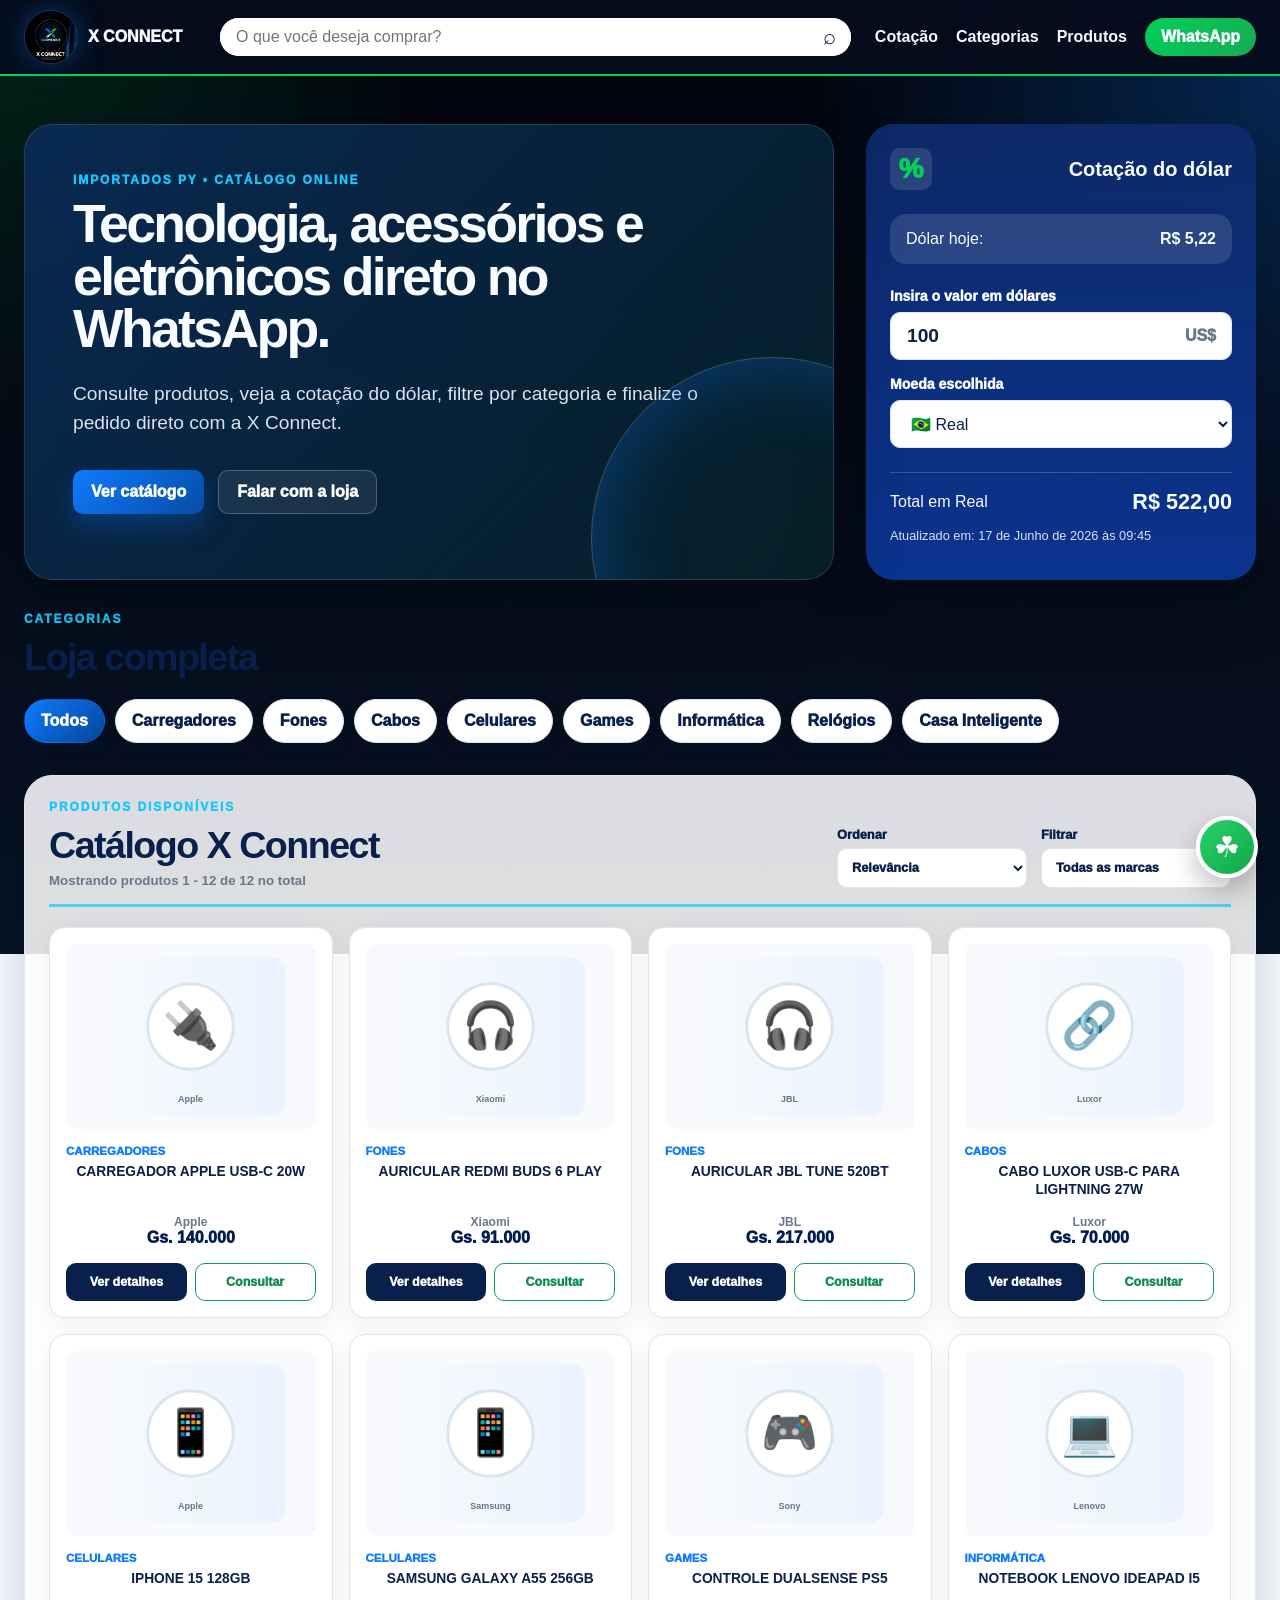
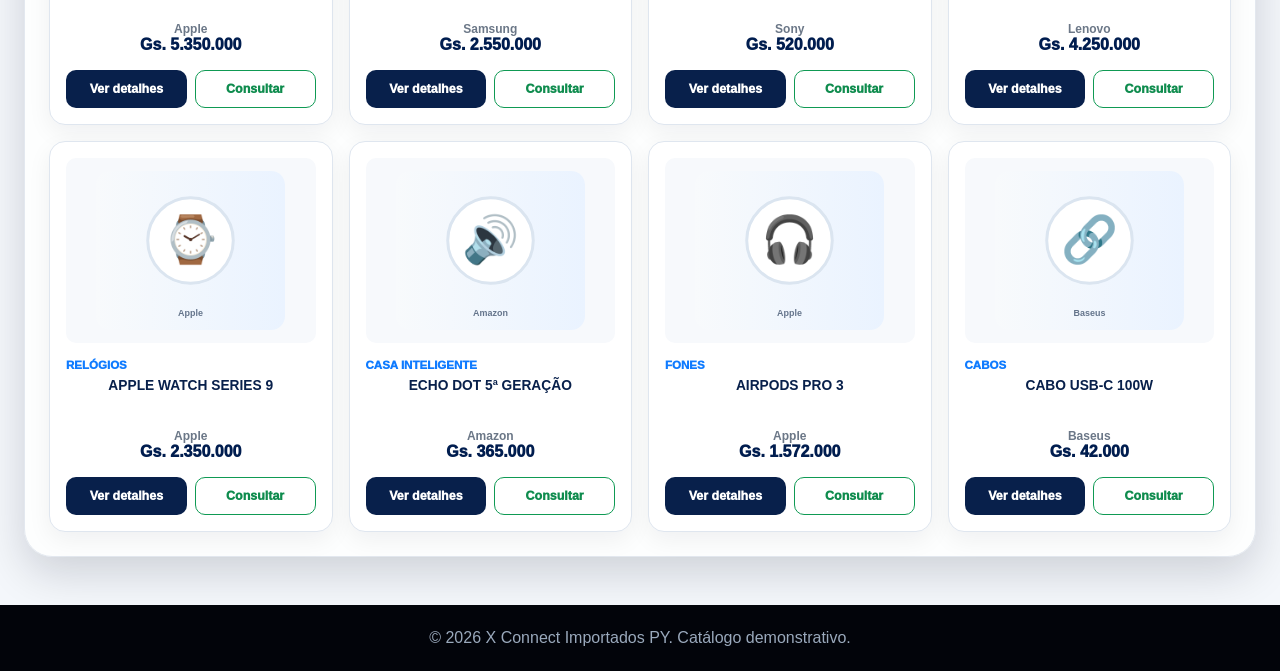
==== index.html @ 38ef5bc2 "Add initial HTML structure, CSS styles, logo image, and JavaScript functionality for product catalog" ====
<!DOCTYPE html>
<html lang="pt-BR">
<head>
  <meta charset="UTF-8" />
  <meta name="viewport" content="width=device-width, initial-scale=1.0" />
  <title>X Connect Importados PY</title>
  <link rel="stylesheet" href="./css/style.css" />
</head>
<body>
  <header class="site-header">
    <nav class="navbar" aria-label="Navegação principal">
      <a class="navbar__brand" href="#catalogo" aria-label="X Connect início">
        <img class="navbar__logo" src="./assets/xconnect-logo.png" alt="Logo X Connect Importados PY" />
        <span class="navbar__brand-text">X Connect</span>
      </a>
      <form class="navbar__search" role="search">
        <label class="sr-only" for="searchInput">Pesquisar produtos</label>
        <input id="searchInput" class="navbar__search-input" type="search" placeholder="O que você deseja comprar?" />
        <button class="navbar__search-button" type="submit" aria-label="Pesquisar">⌕</button>
      </form>
      <button class="navbar__toggle" type="button" aria-controls="navbarMenu" aria-expanded="false">
        <span></span><span></span><span></span><span class="sr-only">Abrir menu</span>
      </button>
      <div class="navbar__menu" id="navbarMenu">
        <a class="navbar__link" href="#cotacao">Cotação</a>
        <a class="navbar__link" href="#categorias">Categorias</a>
        <a class="navbar__link" href="#catalogo">Produtos</a>
        <a class="navbar__whatsapp" id="navWhatsapp" href="#" target="_blank" rel="noopener">WhatsApp</a>
      </div>
    </nav>
  </header>

  <main class="page">
    <section class="hero">
      <div class="hero__content">
        <p class="hero__eyebrow">Importados PY • Catálogo online</p>
        <h1 class="hero__title">Tecnologia, acessórios e eletrônicos direto no WhatsApp.</h1>
        <p class="hero__description">Consulte produtos, veja a cotação do dólar, filtre por categoria e finalize o pedido direto com a X Connect.</p>
        <div class="hero__actions">
          <a class="button button--primary" href="#catalogo">Ver catálogo</a>
          <a class="button button--secondary" id="heroWhatsapp" href="#" target="_blank" rel="noopener">Falar com a loja</a>
        </div>
      </div>

      <aside class="quote-card" id="cotacao">
        <div class="quote-card__head"><span>%</span><h2>Cotação do dólar</h2></div>
        <div class="quote-card__rate"><span>Dólar hoje:</span><strong>R$ 5,22</strong></div>
        <label for="usdValue">Insira o valor em dólares</label>
        <div class="quote-card__field"><input id="usdValue" type="number" min="0" value="100" /><span>US$</span></div>
        <label for="currencySelect">Moeda escolhida</label>
        <select id="currencySelect"><option value="BRL">🇧🇷 Real</option><option value="PYG">🇵🇾 Guarani</option></select>
        <div class="quote-card__result"><span id="conversionLabel">Total em Real</span><strong id="conversionResult">R$ 522,00</strong></div>
        <p>Atualizado em: 17 de Junho de 2026 às 09:45</p>
      </aside>
    </section>

    <section class="filters" id="categorias">
      <div class="section-heading"><p>Categorias</p><h2>Loja completa</h2></div>
      <div class="filters__chips" id="categoryChips"></div>
    </section>

    <section class="catalog" id="catalogo">
      <div class="catalog__top">
        <div class="section-heading"><p>Produtos disponíveis</p><h2>Catálogo X Connect</h2><small id="productCount"></small></div>
        <div class="catalog__controls">
          <label>Ordenar<select id="sortSelect"><option value="relevance">Relevância</option><option value="priceAsc">Menor preço</option><option value="priceDesc">Maior preço</option><option value="nameAsc">Nome A-Z</option></select></label>
          <label>Filtrar<select id="brandSelect"><option value="all">Todas as marcas</option></select></label>
        </div>
      </div>
      <div class="product-grid" id="productGrid"></div>
    </section>

    <section class="product-view" id="produto" hidden>
      <button class="product-view__back" type="button" id="backToCatalog">← Voltar ao catálogo</button>
      <div class="product-detail">
        <div class="product-detail__gallery"><img id="detailImage" class="product-detail__image" src="" alt="" /><button class="product-detail__thumb" type="button"><img id="detailThumb" src="" alt="" /></button></div>
        <article class="product-detail__info">
          <p class="product-detail__breadcrumb">Início / <span id="detailCategory"></span></p>
          <h2 id="detailTitle"></h2>
          <div class="product-detail__rating">★★★★<span>★</span></div>
          <p class="product-detail__price" id="detailPrice"></p>
          <div class="product-detail__quantity"><b>Quantidade</b><div class="quantity"><button id="qtyMinus" type="button">−</button><output id="qtyValue">1</output><button id="qtyPlus" type="button">+</button></div></div>
          <div class="product-detail__actions"><a class="button button--primary" id="detailWhatsapp" target="_blank" rel="noopener">Pedir no WhatsApp</a><button class="button button--secondary" type="button" id="copyProduct">Copiar link</button></div>
          <dl><div><dt>Marca:</dt><dd id="detailBrand"></dd></div><div><dt>Código:</dt><dd id="detailCode"></dd></div></dl>
          <h3>Descrição</h3><p id="detailDescription"></p><ul id="detailSpecs"></ul>
        </article>
      </div>
    </section>
  </main>
  <a class="floating-whatsapp" id="floatingWhatsapp" href="#" target="_blank" rel="noopener" aria-label="Falar no WhatsApp">☘</a>
  <footer class="footer">© 2026 X Connect Importados PY. Catálogo demonstrativo.</footer>
  <script src="./js/script.js"></script>
</body>
</html>
---- css/style.css ----
:root{--bg:#05080f;--nav:#061634;--surface:#0b1d44;--card:#fff;--soft:#f4f7fb;--text:#f8fbff;--dark:#08204b;--muted:#6b7787;--blue:#0f7bff;--green:#00d05a;--cyan:#16c8ff;--line:#dfe6ef;--shadow:0 22px 70px rgba(0,0,0,.22);--font:Inter,Segoe UI,Arial,sans-serif;--container:1440px;--radius:18px}*{box-sizing:border-box}html{scroll-behavior:smooth}body{margin:0;font-family:var(--font);color:var(--text);background:radial-gradient(circle at 0 0,rgba(0,208,90,.16),transparent 28rem),radial-gradient(circle at 100% 4%,rgba(15,123,255,.28),transparent 30rem),linear-gradient(180deg,#02040a 0,#071326 42%,#f4f7fb 42%,#f4f7fb 100%)}a{color:inherit}img{display:block;max-width:100%}button,input,select{font:inherit}.sr-only{position:absolute;width:1px;height:1px;overflow:hidden;clip:rect(0,0,0,0);white-space:nowrap}.site-header{position:sticky;top:0;z-index:50;background:rgba(5,12,28,.94);border-bottom:2px solid var(--green);backdrop-filter:blur(16px)}.navbar{width:min(100%,var(--container));min-height:74px;margin:auto;padding:0 24px;display:grid;grid-template-columns:auto minmax(260px,1fr) auto;gap:24px;align-items:center}.navbar__brand{display:flex;align-items:center;gap:10px;text-decoration:none;min-width:172px}.navbar__logo{width:54px;height:54px;border-radius:50%;object-fit:cover;border:1px solid rgba(255,255,255,.16);box-shadow:0 0 28px rgba(15,123,255,.35)}.navbar__brand-text{font-weight:950;text-transform:uppercase}.navbar__search{height:38px;display:flex;background:#fff;border-radius:999px;overflow:hidden}.navbar__search-input{width:100%;border:0;outline:0;padding:0 16px;color:var(--dark)}.navbar__search-button{width:46px;border:0;background:#fff;color:var(--dark);font-size:22px;cursor:pointer}.navbar__menu{display:flex;align-items:center;gap:18px}.navbar__link{font-weight:800;text-decoration:none;white-space:nowrap}.navbar__whatsapp{padding:10px 16px;border-radius:999px;background:linear-gradient(135deg,var(--green),#18aa52);font-weight:950;text-decoration:none}.navbar__toggle{display:none;width:42px;height:42px;border:1px solid rgba(255,255,255,.16);border-radius:10px;background:transparent;cursor:pointer}.navbar__toggle span:not(.sr-only){display:block;width:20px;height:2px;margin:5px auto;background:#fff;border-radius:999px}.page{width:min(100%,var(--container));margin:auto;padding:48px 24px}.hero{display:grid;grid-template-columns:minmax(0,1fr) 390px;gap:32px}.hero__content{position:relative;overflow:hidden;padding:48px;border:1px solid rgba(255,255,255,.12);border-radius:28px;background:linear-gradient(135deg,rgba(15,123,255,.22),rgba(0,208,90,.08)),rgba(8,18,38,.76);box-shadow:var(--shadow)}.hero__content:after{content:"";position:absolute;right:-120px;bottom:-140px;width:360px;height:360px;border:1px solid rgba(255,255,255,.22);border-radius:50%;box-shadow:inset 0 0 80px rgba(15,123,255,.35)}.hero__eyebrow,.section-heading p{margin:0 0 10px;color:var(--cyan);font-size:12px;font-weight:950;letter-spacing:.16em;text-transform:uppercase}.hero__title{max-width:840px;margin:0;font-size:clamp(2.3rem,5vw,3.35rem);line-height:.98;letter-spacing:-.05em}.hero__description{max-width:680px;margin:24px 0 0;color:#d8e3f0;font-size:1.2rem;line-height:1.55}.hero__actions{display:flex;flex-wrap:wrap;gap:14px;margin-top:32px}.button{min-height:44px;padding:12px 18px;display:inline-flex;align-items:center;justify-content:center;border:0;border-radius:10px;font-weight:950;text-decoration:none;cursor:pointer}.button--primary{color:#fff;background:linear-gradient(135deg,var(--blue),#064ca7);box-shadow:0 12px 28px rgba(15,123,255,.28)}.button--secondary{color:#fff;border:1px solid rgba(255,255,255,.22);background:rgba(255,255,255,.08)}.quote-card{padding:24px;border-radius:28px;background:linear-gradient(180deg,rgba(13,41,105,.98),rgba(11,54,150,.94));box-shadow:var(--shadow)}.quote-card__head,.quote-card__rate,.quote-card__result{display:flex;align-items:center;justify-content:space-between;gap:16px}.quote-card__head span{width:42px;height:42px;display:grid;place-items:center;border-radius:10px;background:rgba(255,255,255,.12);color:var(--green);font-size:28px;font-weight:950}.quote-card h2{margin:0;font-size:1.25rem}.quote-card__rate{margin:24px 0;padding:16px;border-radius:16px;background:rgba(255,255,255,.12)}.quote-card label{display:block;margin:16px 0 8px;font-size:.88rem;font-weight:950}.quote-card__field{position:relative}.quote-card input,.quote-card select,.catalog select{width:100%;min-height:48px;border:1px solid var(--line);border-radius:10px;color:var(--dark);background:#fff;outline:0}.quote-card input{padding:0 54px 0 16px;font-size:1.2rem;font-weight:900}.quote-card__field span{position:absolute;right:16px;top:50%;transform:translateY(-50%);color:var(--muted);font-weight:950}.quote-card select{padding:0 16px}.quote-card__result{margin-top:24px;padding-top:16px;border-top:1px solid rgba(255,255,255,.18)}.quote-card__result strong{font-size:1.35rem}.quote-card p{font-size:.8rem;color:#d7e4f9}.filters,.catalog,.product-view{margin-top:32px;color:var(--dark)}.section-heading h2{margin:0;font-size:clamp(1.8rem,3vw,2.35rem);letter-spacing:-.04em}.filters__chips{display:flex;flex-wrap:wrap;gap:10px;margin-top:20px}.filters__chip{padding:12px 16px;border:1px solid #dce3ee;border-radius:999px;color:var(--dark);background:#fff;box-shadow:0 8px 22px rgba(15,31,59,.06);font-weight:950;cursor:pointer}.filters__chip.is-active{border-color:rgba(15,123,255,.2);color:#fff;background:linear-gradient(135deg,var(--blue),#054699)}.catalog,.product-view{padding:24px;border:1px solid #e3e8ef;border-radius:28px;background:rgba(255,255,255,.86);box-shadow:0 16px 44px rgba(3,10,30,.16)}.catalog__top{display:flex;align-items:end;justify-content:space-between;gap:24px;padding-bottom:16px;border-bottom:3px solid rgba(22,200,255,.7)}.catalog small{display:block;margin-top:6px;color:var(--muted);font-weight:800}.catalog__controls{display:flex;gap:14px}.catalog__controls label{display:grid;gap:6px;min-width:190px;font-size:.8rem;font-weight:950}.catalog select{min-height:40px;padding:0 10px}.product-grid{display:grid;grid-template-columns:repeat(4,minmax(0,1fr));gap:16px;margin-top:20px}.product-card{min-height:360px;padding:16px;display:flex;flex-direction:column;border:1px solid var(--line);border-radius:16px;background:#fff;box-shadow:0 8px 24px rgba(7,19,38,.06)}.product-card__image-wrap{height:185px;display:grid;place-items:center;border-radius:10px;background:#f7f9fc;overflow:hidden}.product-card__image{width:86%;height:86%;object-fit:contain}.product-card__category{margin:16px 0 6px;color:var(--blue);font-size:.72rem;font-weight:950;text-transform:uppercase}.product-card__title{min-height:42px;margin:0;color:var(--dark);font-size:.86rem;line-height:1.35;text-align:center;text-transform:uppercase}.product-card__brand{margin:10px 0 0;color:var(--muted);font-size:.75rem;font-weight:800;text-align:center}.product-card__price{margin:auto 0 16px;color:#001d4f;font-weight:950;text-align:center}.product-card__actions{display:grid;grid-template-columns:1fr 1fr;gap:8px}.product-card__button{min-height:38px;border:0;border-radius:10px;color:#fff;background:var(--dark);font-size:.78rem;font-weight:950;cursor:pointer}.product-card__button--outline{border:1px solid #0f9a54;color:#0f8c4e;background:#fff}.product-view[hidden]{display:none}.product-view__back{margin-bottom:22px;border:0;color:var(--blue);background:transparent;font-weight:950;cursor:pointer}.product-detail{display:grid;grid-template-columns:minmax(360px,.92fr) minmax(0,1fr);gap:48px}.product-detail__gallery{min-height:560px;display:flex;flex-direction:column;align-items:center;justify-content:center}.product-detail__image{width:min(620px,100%);height:460px;object-fit:contain}.product-detail__thumb{width:78px;height:78px;border:1px solid var(--cyan);border-radius:10px;background:#fff}.product-detail__thumb img{width:100%;height:100%;object-fit:contain}.product-detail__breadcrumb{margin:0 0 16px;color:var(--blue);font-size:.86rem;font-weight:900;text-transform:uppercase}.product-detail h2{margin:0;padding-bottom:12px;border-bottom:2px solid #b8e5f6;font-size:clamp(1.8rem,3vw,2.5rem);line-height:1.1;text-transform:uppercase}.product-detail__rating{margin-top:10px;color:#fb923c}.product-detail__rating span{color:#cbd5e1}.product-detail__price{margin:18px 0;color:#001d4f;font-size:2.25rem;font-weight:950}.product-detail__quantity{display:flex;align-items:center;gap:16px;margin-bottom:16px;color:var(--muted);font-size:.85rem;text-transform:uppercase}.quantity{height:40px;display:inline-flex;align-items:center;overflow:hidden;border:2px solid #f1b72a;border-radius:999px;background:#fff8e6}.quantity button{width:38px;height:100%;border:0;color:#fff;background:#f2b329;font-weight:950;cursor:pointer}.quantity output{min-width:42px;text-align:center;color:var(--dark);font-weight:950}.product-detail__actions{display:flex;gap:10px;flex-wrap:wrap;margin-bottom:28px}.product-detail dl{display:grid;gap:10px;margin:0 0 22px}.product-detail dl div{display:flex;gap:8px}.product-detail dt,.product-detail h3{color:var(--muted);font-weight:950}.product-detail dd{margin:0;font-weight:800}.product-detail p,.product-detail li{line-height:1.65}.product-detail ul{padding-left:20px;font-weight:800}.floating-whatsapp{position:fixed;right:22px;bottom:22px;z-index:45;width:62px;height:62px;display:grid;place-items:center;border:4px solid #fff;border-radius:50%;color:#fff;background:linear-gradient(135deg,#27d367,#11a64b);box-shadow:0 12px 28px rgba(0,0,0,.26);font-size:1.8rem;text-decoration:none}.footer{padding:24px;color:#9aa9bc;background:#02040a;text-align:center}@media(max-width:1024px){.navbar{grid-template-columns:auto 1fr auto}.navbar__search{grid-column:1/-1;grid-row:2;margin-bottom:16px}.navbar__toggle{display:block;justify-self:end}.navbar__menu{position:absolute;top:74px;left:0;right:0;max-height:0;overflow:hidden;flex-direction:column;align-items:stretch;gap:0;background:rgba(5,12,28,.98);transition:max-height .24s ease,padding .24s ease}.navbar__menu.is-open{max-height:320px;padding:16px 24px}.navbar__link,.navbar__whatsapp{padding:14px;border-bottom:1px solid rgba(255,255,255,.12)}.hero{grid-template-columns:1fr}.catalog__top{align-items:stretch;flex-direction:column}.catalog__controls{width:100%;align-items:stretch}.catalog__controls label{flex:1}.product-grid{grid-template-columns:repeat(3,1fr)}.product-detail{grid-template-columns:1fr}.product-detail__gallery{min-height:auto}}@media(max-width:768px){.navbar{padding:0 16px;gap:10px}.navbar__brand-text{display:none}.page{padding:24px 16px}.hero__content,.quote-card,.catalog,.product-view{padding:18px;border-radius:18px}.hero__actions,.catalog__controls,.product-detail__actions{flex-direction:column}.button{width:100%}.product-grid{grid-template-columns:1fr}.product-card{min-height:auto}.product-detail__image{height:320px}.product-detail h2{font-size:1.55rem}.product-detail__price{font-size:1.8rem}.floating-whatsapp{width:54px;height:54px;right:16px;bottom:16px}}
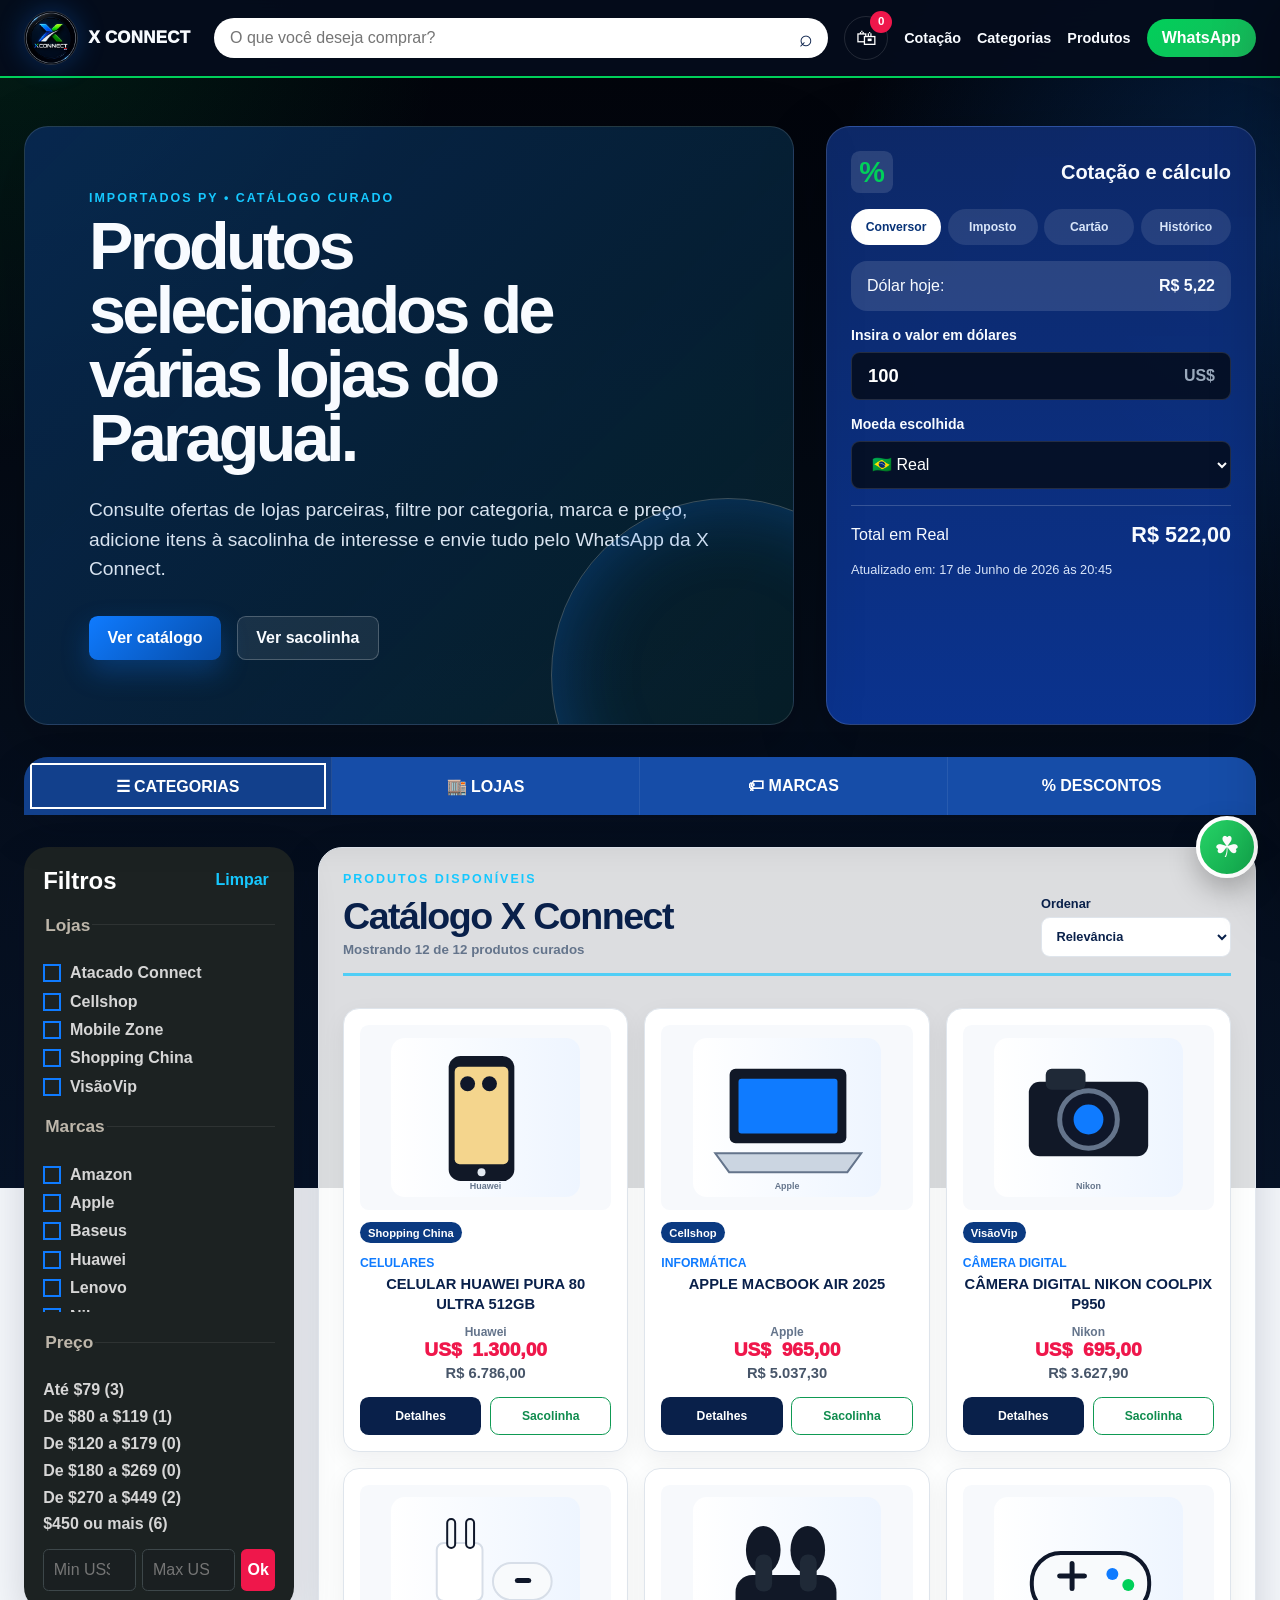
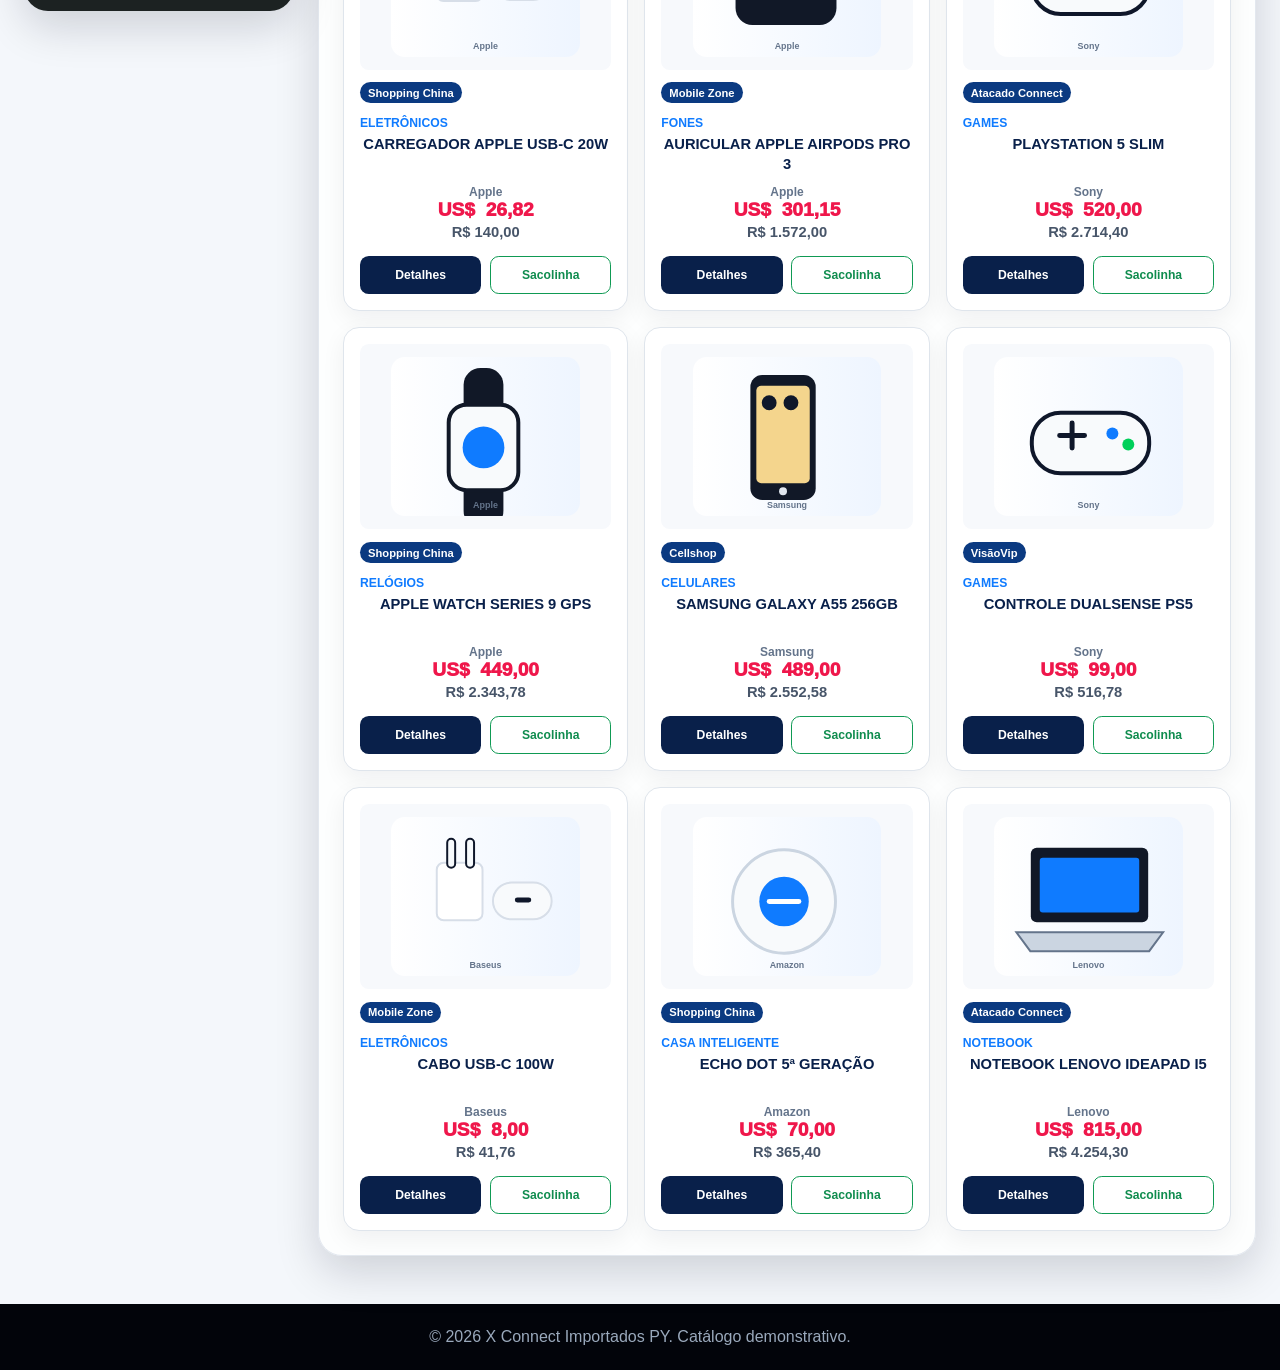
==== commit da71a46d: "Refactor product data structure and enhance filtering functionality - Updated product data structure" ====
--- a/index.html
+++ b/index.html
@@ -13,14 +13,25 @@
         <img class="navbar__logo" src="./assets/xconnect-logo.png" alt="Logo X Connect Importados PY" />
         <span class="navbar__brand-text">X Connect</span>
       </a>
+
       <form class="navbar__search" role="search">
         <label class="sr-only" for="searchInput">Pesquisar produtos</label>
         <input id="searchInput" class="navbar__search-input" type="search" placeholder="O que você deseja comprar?" />
         <button class="navbar__search-button" type="submit" aria-label="Pesquisar">⌕</button>
       </form>
+
+      <button class="navbar__bag" id="openBag" type="button" aria-label="Abrir sacolinha de interesses">
+        <span>🛍</span>
+        <strong id="bagCount">0</strong>
+      </button>
+
       <button class="navbar__toggle" type="button" aria-controls="navbarMenu" aria-expanded="false">
-        <span></span><span></span><span></span><span class="sr-only">Abrir menu</span>
+        <span></span>
+        <span></span>
+        <span></span>
+        <span class="sr-only">Abrir menu</span>
       </button>
+
       <div class="navbar__menu" id="navbarMenu">
         <a class="navbar__link" href="#cotacao">Cotação</a>
         <a class="navbar__link" href="#categorias">Categorias</a>
@@ -33,62 +44,248 @@
   <main class="page">
     <section class="hero">
       <div class="hero__content">
-        <p class="hero__eyebrow">Importados PY • Catálogo online</p>
-        <h1 class="hero__title">Tecnologia, acessórios e eletrônicos direto no WhatsApp.</h1>
-        <p class="hero__description">Consulte produtos, veja a cotação do dólar, filtre por categoria e finalize o pedido direto com a X Connect.</p>
+        <p class="hero__eyebrow">Importados PY • Catálogo curado</p>
+        <h1 class="hero__title">Produtos selecionados de várias lojas do Paraguai.</h1>
+        <p class="hero__description">
+          Consulte ofertas de lojas parceiras, filtre por categoria, marca e preço, adicione itens à sacolinha de interesse e envie tudo pelo WhatsApp da X Connect.
+        </p>
         <div class="hero__actions">
           <a class="button button--primary" href="#catalogo">Ver catálogo</a>
-          <a class="button button--secondary" id="heroWhatsapp" href="#" target="_blank" rel="noopener">Falar com a loja</a>
+          <button class="button button--secondary" type="button" id="heroOpenBag">Ver sacolinha</button>
         </div>
       </div>
 
       <aside class="quote-card" id="cotacao">
-        <div class="quote-card__head"><span>%</span><h2>Cotação do dólar</h2></div>
-        <div class="quote-card__rate"><span>Dólar hoje:</span><strong>R$ 5,22</strong></div>
-        <label for="usdValue">Insira o valor em dólares</label>
-        <div class="quote-card__field"><input id="usdValue" type="number" min="0" value="100" /><span>US$</span></div>
-        <label for="currencySelect">Moeda escolhida</label>
-        <select id="currencySelect"><option value="BRL">🇧🇷 Real</option><option value="PYG">🇵🇾 Guarani</option></select>
-        <div class="quote-card__result"><span id="conversionLabel">Total em Real</span><strong id="conversionResult">R$ 522,00</strong></div>
-        <p>Atualizado em: 17 de Junho de 2026 às 09:45</p>
+        <div class="quote-card__head">
+          <span>%</span>
+          <h2>Cotação e cálculo</h2>
+        </div>
+
+        <div class="quote-tabs" role="tablist" aria-label="Ferramentas de cotação">
+          <button class="quote-tabs__button is-active" type="button" data-tab="converter">Conversor</button>
+          <button class="quote-tabs__button" type="button" data-tab="tax">Imposto</button>
+          <button class="quote-tabs__button" type="button" data-tab="card">Cartão</button>
+          <button class="quote-tabs__button" type="button" data-tab="history">Histórico</button>
+        </div>
+
+        <div class="quote-card__rate">
+          <span>Dólar hoje:</span>
+          <strong>R$ 5,22</strong>
+        </div>
+
+        <div class="quote-panel is-active" id="converterPanel">
+          <label for="usdValue">Insira o valor em dólares</label>
+          <div class="quote-card__field">
+            <input id="usdValue" type="number" min="0" value="100" />
+            <span>US$</span>
+          </div>
+
+          <label for="currencySelect">Moeda escolhida</label>
+          <select id="currencySelect">
+            <option value="BRL">🇧🇷 Real</option>
+            <option value="PYG">🇵🇾 Guarani</option>
+          </select>
+
+          <div class="quote-card__result">
+            <span id="conversionLabel">Total em Real</span>
+            <strong id="conversionResult">R$ 522,00</strong>
+          </div>
+        </div>
+
+        <div class="quote-panel" id="taxPanel">
+          <p class="quote-panel__text">
+            Compras até <strong>US$ 500</strong> são consideradas dentro da cota de isenção. Acima disso, o imposto pode ser calculado sobre o excedente.
+          </p>
+          <label for="taxValue">Valor da compra em US$</label>
+          <div class="quote-card__field">
+            <input id="taxValue" type="number" min="0" value="650" />
+            <span>US$</span>
+          </div>
+          <div class="quote-card__result">
+            <span>Estimativa de imposto</span>
+            <strong id="taxResult">US$ 75,00</strong>
+          </div>
+        </div>
+
+        <div class="quote-panel" id="cardPanel">
+          <p class="quote-panel__text">Simulação com acréscimo para compra no cartão internacional.</p>
+          <label for="cardValue">Valor em US$</label>
+          <div class="quote-card__field">
+            <input id="cardValue" type="number" min="0" value="100" />
+            <span>US$</span>
+          </div>
+          <div class="quote-card__result">
+            <span>Total estimado no cartão</span>
+            <strong id="cardResult">R$ 548,10</strong>
+          </div>
+        </div>
+
+        <div class="quote-panel" id="historyPanel">
+          <ul class="history-list">
+            <li><span>Hoje</span><strong>R$ 5,22</strong></li>
+            <li><span>Ontem</span><strong>R$ 5,18</strong></li>
+            <li><span>Semana passada</span><strong>R$ 5,25</strong></li>
+          </ul>
+        </div>
+
+        <p class="quote-card__updated">Atualizado em: 17 de Junho de 2026 às 20:45</p>
       </aside>
     </section>
 
-    <section class="filters" id="categorias">
-      <div class="section-heading"><p>Categorias</p><h2>Loja completa</h2></div>
-      <div class="filters__chips" id="categoryChips"></div>
-    </section>
-
-    <section class="catalog" id="catalogo">
-      <div class="catalog__top">
-        <div class="section-heading"><p>Produtos disponíveis</p><h2>Catálogo X Connect</h2><small id="productCount"></small></div>
-        <div class="catalog__controls">
-          <label>Ordenar<select id="sortSelect"><option value="relevance">Relevância</option><option value="priceAsc">Menor preço</option><option value="priceDesc">Maior preço</option><option value="nameAsc">Nome A-Z</option></select></label>
-          <label>Filtrar<select id="brandSelect"><option value="all">Todas as marcas</option></select></label>
-        </div>
-      </div>
-      <div class="product-grid" id="productGrid"></div>
-    </section>
-
-    <section class="product-view" id="produto" hidden>
-      <button class="product-view__back" type="button" id="backToCatalog">← Voltar ao catálogo</button>
+    <section class="category-menu" id="categorias">
+      <div class="category-menu__tabs" aria-label="Menu de categorias">
+        <button class="category-menu__tab is-active" type="button" data-menu-category="Eletrônicos">☰ Categorias</button>
+        <button class="category-menu__tab" type="button" data-menu-category="Lojas">🏬 Lojas</button>
+        <button class="category-menu__tab" type="button" data-menu-category="Marcas">🏷 Marcas</button>
+        <button class="category-menu__tab" type="button" data-menu-category="Descontos">% Descontos</button>
+      </div>
+
+      <div class="mega-menu">
+        <aside class="mega-menu__sidebar" id="megaSidebar"></aside>
+        <div class="mega-menu__content">
+          <h2 id="megaTitle">Eletrônicos & Eletrodomésticos</h2>
+          <div class="mega-menu__grid" id="megaGrid"></div>
+        </div>
+      </div>
+    </section>
+
+    <section class="catalog-shell" id="catalogo">
+      <aside class="sidebar-filters" aria-label="Filtros do catálogo">
+        <div class="sidebar-filters__head">
+          <h2>Filtros</h2>
+          <button type="button" id="clearFilters">Limpar</button>
+        </div>
+
+        <fieldset class="filter-group">
+          <legend>Lojas</legend>
+          <div class="filter-group__scroll" id="storeFilters"></div>
+        </fieldset>
+
+        <fieldset class="filter-group">
+          <legend>Marcas</legend>
+          <div class="filter-group__scroll" id="brandFilters"></div>
+        </fieldset>
+
+        <fieldset class="filter-group">
+          <legend>Preço</legend>
+          <div class="price-ranges" id="priceRanges"></div>
+          <div class="price-inputs">
+            <input id="minPrice" type="number" min="0" placeholder="Min US$" />
+            <input id="maxPrice" type="number" min="0" placeholder="Max US$" />
+            <button id="applyPrice" type="button">Ok</button>
+          </div>
+        </fieldset>
+      </aside>
+
+      <section class="catalog">
+        <div class="catalog__top">
+          <div class="section-heading">
+            <p>Produtos disponíveis</p>
+            <h2>Catálogo X Connect</h2>
+            <small id="productCount"></small>
+          </div>
+
+          <div class="catalog__controls">
+            <label>
+              Ordenar
+              <select id="sortSelect">
+                <option value="relevance">Relevância</option>
+                <option value="priceAsc">Menor preço</option>
+                <option value="priceDesc">Maior preço</option>
+                <option value="nameAsc">Nome A-Z</option>
+              </select>
+            </label>
+          </div>
+        </div>
+
+        <div class="active-filters" id="activeFilters"></div>
+        <div class="product-grid" id="productGrid"></div>
+      </section>
+    </section>
+
+  </main>
+
+  <aside class="product-modal" id="produto" aria-hidden="true" role="dialog" aria-modal="true" aria-labelledby="detailTitle">
+    <div class="product-modal__overlay" id="closeProductOverlay"></div>
+
+    <section class="product-modal__panel">
+      <button class="product-modal__close" type="button" id="closeProductModal" aria-label="Fechar detalhes do produto">×</button>
+
       <div class="product-detail">
-        <div class="product-detail__gallery"><img id="detailImage" class="product-detail__image" src="" alt="" /><button class="product-detail__thumb" type="button"><img id="detailThumb" src="" alt="" /></button></div>
+        <div class="product-detail__gallery">
+          <img id="detailImage" class="product-detail__image" src="" alt="" />
+          <button class="product-detail__thumb" type="button">
+            <img id="detailThumb" src="" alt="" />
+          </button>
+        </div>
+
         <article class="product-detail__info">
           <p class="product-detail__breadcrumb">Início / <span id="detailCategory"></span></p>
           <h2 id="detailTitle"></h2>
           <div class="product-detail__rating">★★★★<span>★</span></div>
           <p class="product-detail__price" id="detailPrice"></p>
-          <div class="product-detail__quantity"><b>Quantidade</b><div class="quantity"><button id="qtyMinus" type="button">−</button><output id="qtyValue">1</output><button id="qtyPlus" type="button">+</button></div></div>
-          <div class="product-detail__actions"><a class="button button--primary" id="detailWhatsapp" target="_blank" rel="noopener">Pedir no WhatsApp</a><button class="button button--secondary" type="button" id="copyProduct">Copiar link</button></div>
-          <dl><div><dt>Marca:</dt><dd id="detailBrand"></dd></div><div><dt>Código:</dt><dd id="detailCode"></dd></div></dl>
-          <h3>Descrição</h3><p id="detailDescription"></p><ul id="detailSpecs"></ul>
+          <p class="product-detail__price-brl" id="detailPriceBrl"></p>
+
+          <div class="product-detail__quantity">
+            <b>Quantidade</b>
+            <div class="quantity">
+              <button id="qtyMinus" type="button">−</button>
+              <output id="qtyValue">1</output>
+              <button id="qtyPlus" type="button">+</button>
+            </div>
+          </div>
+
+          <div class="product-detail__actions">
+            <button class="button button--primary" type="button" id="detailAddBag">Adicionar à sacolinha</button>
+            <a class="button button--secondary" id="detailWhatsapp" target="_blank" rel="noopener">Pedir este item</a>
+          </div>
+
+          <dl>
+            <div><dt>Loja:</dt><dd id="detailStore"></dd></div>
+            <div><dt>Marca:</dt><dd id="detailBrand"></dd></div>
+            <div><dt>Código:</dt><dd id="detailCode"></dd></div>
+          </dl>
+
+          <h3>Descrição</h3>
+          <p id="detailDescription"></p>
+          <ul id="detailSpecs"></ul>
         </article>
       </div>
     </section>
-  </main>
+  </aside>
+
+
+  <aside class="bag-drawer" id="bagDrawer" aria-hidden="true">
+    <div class="bag-drawer__overlay" id="closeBagOverlay"></div>
+
+    <section class="bag-drawer__panel" aria-labelledby="bagTitle">
+      <header class="bag-drawer__head">
+        <div>
+          <p>Sacolinha de interesses</p>
+          <h2 id="bagTitle">Itens selecionados</h2>
+        </div>
+        <button type="button" id="closeBag">×</button>
+      </header>
+
+      <div class="bag-list" id="bagList"></div>
+
+      <footer class="bag-drawer__footer">
+        <div class="bag-total">
+          <span>Total estimado</span>
+          <strong id="bagTotal">US$ 0,00</strong>
+          <small id="bagTotalBrl">R$ 0,00</small>
+        </div>
+        <a class="button button--primary" id="sendBagWhatsapp" href="#" target="_blank" rel="noopener">Enviar pelo WhatsApp</a>
+      </footer>
+    </section>
+  </aside>
+
   <a class="floating-whatsapp" id="floatingWhatsapp" href="#" target="_blank" rel="noopener" aria-label="Falar no WhatsApp">☘</a>
-  <footer class="footer">© 2026 X Connect Importados PY. Catálogo demonstrativo.</footer>
+
+  <footer class="footer">
+    © 2026 X Connect Importados PY. Catálogo demonstrativo.
+  </footer>
+
   <script src="./js/script.js"></script>
 </body>
-</html>
+</html>
--- a/css/style.css
+++ b/css/style.css
@@ -1 +1,1453 @@
-:root{--bg:#05080f;--nav:#061634;--surface:#0b1d44;--card:#fff;--soft:#f4f7fb;--text:#f8fbff;--dark:#08204b;--muted:#6b7787;--blue:#0f7bff;--green:#00d05a;--cyan:#16c8ff;--line:#dfe6ef;--shadow:0 22px 70px rgba(0,0,0,.22);--font:Inter,Segoe UI,Arial,sans-serif;--container:1440px;--radius:18px}*{box-sizing:border-box}html{scroll-behavior:smooth}body{margin:0;font-family:var(--font);color:var(--text);background:radial-gradient(circle at 0 0,rgba(0,208,90,.16),transparent 28rem),radial-gradient(circle at 100% 4%,rgba(15,123,255,.28),transparent 30rem),linear-gradient(180deg,#02040a 0,#071326 42%,#f4f7fb 42%,#f4f7fb 100%)}a{color:inherit}img{display:block;max-width:100%}button,input,select{font:inherit}.sr-only{position:absolute;width:1px;height:1px;overflow:hidden;clip:rect(0,0,0,0);white-space:nowrap}.site-header{position:sticky;top:0;z-index:50;background:rgba(5,12,28,.94);border-bottom:2px solid var(--green);backdrop-filter:blur(16px)}.navbar{width:min(100%,var(--container));min-height:74px;margin:auto;padding:0 24px;display:grid;grid-template-columns:auto minmax(260px,1fr) auto;gap:24px;align-items:center}.navbar__brand{display:flex;align-items:center;gap:10px;text-decoration:none;min-width:172px}.navbar__logo{width:54px;height:54px;border-radius:50%;object-fit:cover;border:1px solid rgba(255,255,255,.16);box-shadow:0 0 28px rgba(15,123,255,.35)}.navbar__brand-text{font-weight:950;text-transform:uppercase}.navbar__search{height:38px;display:flex;background:#fff;border-radius:999px;overflow:hidden}.navbar__search-input{width:100%;border:0;outline:0;padding:0 16px;color:var(--dark)}.navbar__search-button{width:46px;border:0;background:#fff;color:var(--dark);font-size:22px;cursor:pointer}.navbar__menu{display:flex;align-items:center;gap:18px}.navbar__link{font-weight:800;text-decoration:none;white-space:nowrap}.navbar__whatsapp{padding:10px 16px;border-radius:999px;background:linear-gradient(135deg,var(--green),#18aa52);font-weight:950;text-decoration:none}.navbar__toggle{display:none;width:42px;height:42px;border:1px solid rgba(255,255,255,.16);border-radius:10px;background:transparent;cursor:pointer}.navbar__toggle span:not(.sr-only){display:block;width:20px;height:2px;margin:5px auto;background:#fff;border-radius:999px}.page{width:min(100%,var(--container));margin:auto;padding:48px 24px}.hero{display:grid;grid-template-columns:minmax(0,1fr) 390px;gap:32px}.hero__content{position:relative;overflow:hidden;padding:48px;border:1px solid rgba(255,255,255,.12);border-radius:28px;background:linear-gradient(135deg,rgba(15,123,255,.22),rgba(0,208,90,.08)),rgba(8,18,38,.76);box-shadow:var(--shadow)}.hero__content:after{content:"";position:absolute;right:-120px;bottom:-140px;width:360px;height:360px;border:1px solid rgba(255,255,255,.22);border-radius:50%;box-shadow:inset 0 0 80px rgba(15,123,255,.35)}.hero__eyebrow,.section-heading p{margin:0 0 10px;color:var(--cyan);font-size:12px;font-weight:950;letter-spacing:.16em;text-transform:uppercase}.hero__title{max-width:840px;margin:0;font-size:clamp(2.3rem,5vw,3.35rem);line-height:.98;letter-spacing:-.05em}.hero__description{max-width:680px;margin:24px 0 0;color:#d8e3f0;font-size:1.2rem;line-height:1.55}.hero__actions{display:flex;flex-wrap:wrap;gap:14px;margin-top:32px}.button{min-height:44px;padding:12px 18px;display:inline-flex;align-items:center;justify-content:center;border:0;border-radius:10px;font-weight:950;text-decoration:none;cursor:pointer}.button--primary{color:#fff;background:linear-gradient(135deg,var(--blue),#064ca7);box-shadow:0 12px 28px rgba(15,123,255,.28)}.button--secondary{color:#fff;border:1px solid rgba(255,255,255,.22);background:rgba(255,255,255,.08)}.quote-card{padding:24px;border-radius:28px;background:linear-gradient(180deg,rgba(13,41,105,.98),rgba(11,54,150,.94));box-shadow:var(--shadow)}.quote-card__head,.quote-card__rate,.quote-card__result{display:flex;align-items:center;justify-content:space-between;gap:16px}.quote-card__head span{width:42px;height:42px;display:grid;place-items:center;border-radius:10px;background:rgba(255,255,255,.12);color:var(--green);font-size:28px;font-weight:950}.quote-card h2{margin:0;font-size:1.25rem}.quote-card__rate{margin:24px 0;padding:16px;border-radius:16px;background:rgba(255,255,255,.12)}.quote-card label{display:block;margin:16px 0 8px;font-size:.88rem;font-weight:950}.quote-card__field{position:relative}.quote-card input,.quote-card select,.catalog select{width:100%;min-height:48px;border:1px solid var(--line);border-radius:10px;color:var(--dark);background:#fff;outline:0}.quote-card input{padding:0 54px 0 16px;font-size:1.2rem;font-weight:900}.quote-card__field span{position:absolute;right:16px;top:50%;transform:translateY(-50%);color:var(--muted);font-weight:950}.quote-card select{padding:0 16px}.quote-card__result{margin-top:24px;padding-top:16px;border-top:1px solid rgba(255,255,255,.18)}.quote-card__result strong{font-size:1.35rem}.quote-card p{font-size:.8rem;color:#d7e4f9}.filters,.catalog,.product-view{margin-top:32px;color:var(--dark)}.section-heading h2{margin:0;font-size:clamp(1.8rem,3vw,2.35rem);letter-spacing:-.04em}.filters__chips{display:flex;flex-wrap:wrap;gap:10px;margin-top:20px}.filters__chip{padding:12px 16px;border:1px solid #dce3ee;border-radius:999px;color:var(--dark);background:#fff;box-shadow:0 8px 22px rgba(15,31,59,.06);font-weight:950;cursor:pointer}.filters__chip.is-active{border-color:rgba(15,123,255,.2);color:#fff;background:linear-gradient(135deg,var(--blue),#054699)}.catalog,.product-view{padding:24px;border:1px solid #e3e8ef;border-radius:28px;background:rgba(255,255,255,.86);box-shadow:0 16px 44px rgba(3,10,30,.16)}.catalog__top{display:flex;align-items:end;justify-content:space-between;gap:24px;padding-bottom:16px;border-bottom:3px solid rgba(22,200,255,.7)}.catalog small{display:block;margin-top:6px;color:var(--muted);font-weight:800}.catalog__controls{display:flex;gap:14px}.catalog__controls label{display:grid;gap:6px;min-width:190px;font-size:.8rem;font-weight:950}.catalog select{min-height:40px;padding:0 10px}.product-grid{display:grid;grid-template-columns:repeat(4,minmax(0,1fr));gap:16px;margin-top:20px}.product-card{min-height:360px;padding:16px;display:flex;flex-direction:column;border:1px solid var(--line);border-radius:16px;background:#fff;box-shadow:0 8px 24px rgba(7,19,38,.06)}.product-card__image-wrap{height:185px;display:grid;place-items:center;border-radius:10px;background:#f7f9fc;overflow:hidden}.product-card__image{width:86%;height:86%;object-fit:contain}.product-card__category{margin:16px 0 6px;color:var(--blue);font-size:.72rem;font-weight:950;text-transform:uppercase}.product-card__title{min-height:42px;margin:0;color:var(--dark);font-size:.86rem;line-height:1.35;text-align:center;text-transform:uppercase}.product-card__brand{margin:10px 0 0;color:var(--muted);font-size:.75rem;font-weight:800;text-align:center}.product-card__price{margin:auto 0 16px;color:#001d4f;font-weight:950;text-align:center}.product-card__actions{display:grid;grid-template-columns:1fr 1fr;gap:8px}.product-card__button{min-height:38px;border:0;border-radius:10px;color:#fff;background:var(--dark);font-size:.78rem;font-weight:950;cursor:pointer}.product-card__button--outline{border:1px solid #0f9a54;color:#0f8c4e;background:#fff}.product-view[hidden]{display:none}.product-view__back{margin-bottom:22px;border:0;color:var(--blue);background:transparent;font-weight:950;cursor:pointer}.product-detail{display:grid;grid-template-columns:minmax(360px,.92fr) minmax(0,1fr);gap:48px}.product-detail__gallery{min-height:560px;display:flex;flex-direction:column;align-items:center;justify-content:center}.product-detail__image{width:min(620px,100%);height:460px;object-fit:contain}.product-detail__thumb{width:78px;height:78px;border:1px solid var(--cyan);border-radius:10px;background:#fff}.product-detail__thumb img{width:100%;height:100%;object-fit:contain}.product-detail__breadcrumb{margin:0 0 16px;color:var(--blue);font-size:.86rem;font-weight:900;text-transform:uppercase}.product-detail h2{margin:0;padding-bottom:12px;border-bottom:2px solid #b8e5f6;font-size:clamp(1.8rem,3vw,2.5rem);line-height:1.1;text-transform:uppercase}.product-detail__rating{margin-top:10px;color:#fb923c}.product-detail__rating span{color:#cbd5e1}.product-detail__price{margin:18px 0;color:#001d4f;font-size:2.25rem;font-weight:950}.product-detail__quantity{display:flex;align-items:center;gap:16px;margin-bottom:16px;color:var(--muted);font-size:.85rem;text-transform:uppercase}.quantity{height:40px;display:inline-flex;align-items:center;overflow:hidden;border:2px solid #f1b72a;border-radius:999px;background:#fff8e6}.quantity button{width:38px;height:100%;border:0;color:#fff;background:#f2b329;font-weight:950;cursor:pointer}.quantity output{min-width:42px;text-align:center;color:var(--dark);font-weight:950}.product-detail__actions{display:flex;gap:10px;flex-wrap:wrap;margin-bottom:28px}.product-detail dl{display:grid;gap:10px;margin:0 0 22px}.product-detail dl div{display:flex;gap:8px}.product-detail dt,.product-detail h3{color:var(--muted);font-weight:950}.product-detail dd{margin:0;font-weight:800}.product-detail p,.product-detail li{line-height:1.65}.product-detail ul{padding-left:20px;font-weight:800}.floating-whatsapp{position:fixed;right:22px;bottom:22px;z-index:45;width:62px;height:62px;display:grid;place-items:center;border:4px solid #fff;border-radius:50%;color:#fff;background:linear-gradient(135deg,#27d367,#11a64b);box-shadow:0 12px 28px rgba(0,0,0,.26);font-size:1.8rem;text-decoration:none}.footer{padding:24px;color:#9aa9bc;background:#02040a;text-align:center}@media(max-width:1024px){.navbar{grid-template-columns:auto 1fr auto}.navbar__search{grid-column:1/-1;grid-row:2;margin-bottom:16px}.navbar__toggle{display:block;justify-self:end}.navbar__menu{position:absolute;top:74px;left:0;right:0;max-height:0;overflow:hidden;flex-direction:column;align-items:stretch;gap:0;background:rgba(5,12,28,.98);transition:max-height .24s ease,padding .24s ease}.navbar__menu.is-open{max-height:320px;padding:16px 24px}.navbar__link,.navbar__whatsapp{padding:14px;border-bottom:1px solid rgba(255,255,255,.12)}.hero{grid-template-columns:1fr}.catalog__top{align-items:stretch;flex-direction:column}.catalog__controls{width:100%;align-items:stretch}.catalog__controls label{flex:1}.product-grid{grid-template-columns:repeat(3,1fr)}.product-detail{grid-template-columns:1fr}.product-detail__gallery{min-height:auto}}@media(max-width:768px){.navbar{padding:0 16px;gap:10px}.navbar__brand-text{display:none}.page{padding:24px 16px}.hero__content,.quote-card,.catalog,.product-view{padding:18px;border-radius:18px}.hero__actions,.catalog__controls,.product-detail__actions{flex-direction:column}.button{width:100%}.product-grid{grid-template-columns:1fr}.product-card{min-height:auto}.product-detail__image{height:320px}.product-detail h2{font-size:1.55rem}.product-detail__price{font-size:1.8rem}.floating-whatsapp{width:54px;height:54px;right:16px;bottom:16px}}
+:root {
+  --color-bg: #05080f;
+  --color-bg-soft: #071326;
+  --color-surface: #101722;
+  --color-surface-2: #18212c;
+  --color-card: #ffffff;
+  --color-card-soft: #f7f9fc;
+  --color-text: #f8fbff;
+  --color-text-dark: #09204a;
+  --color-muted: #9aa9bc;
+  --color-muted-dark: #64748b;
+  --color-primary: #0f7bff;
+  --color-primary-2: #00d05a;
+  --color-accent: #16c8ff;
+  --color-danger: #ef174b;
+  --color-border: rgba(255, 255, 255, 0.12);
+  --color-border-dark: #dfe5ec;
+  --shadow-card: 0 22px 70px rgba(0, 0, 0, 0.22);
+  --shadow-soft: 0 16px 44px rgba(3, 10, 30, 0.16);
+  --font-main: Inter, "Segoe UI", Arial, sans-serif;
+  --container: 1500px;
+  --header-height: 76px;
+  --radius-sm: 0.55rem;
+  --radius-md: 1rem;
+  --radius-lg: 1.5rem;
+  --radius-pill: 999px;
+}
+
+* {
+  box-sizing: border-box;
+}
+
+html {
+  scroll-behavior: smooth;
+}
+
+body {
+  min-height: 100vh;
+  margin: 0;
+  font-family: var(--font-main);
+  color: var(--color-text);
+  background: radial-gradient(circle at 0 0, rgba(0, 208, 90, 0.12), transparent 28rem),
+    radial-gradient(circle at 100% 8%, rgba(15, 123, 255, 0.24), transparent 28rem),
+    linear-gradient(180deg, #02040a 0%, #071326 40%, #f4f7fb 40%, #f4f7fb 100%);
+}
+
+body.is-menu-open,
+body.is-bag-open {
+  overflow: hidden;
+}
+
+a {
+  color: inherit;
+}
+
+img {
+  display: block;
+  max-width: 100%;
+}
+
+button,
+input,
+select {
+  font: inherit;
+}
+
+button {
+  cursor: pointer;
+}
+
+fieldset {
+  min-width: 0;
+  margin: 0;
+  padding: 0;
+  border: 0;
+}
+
+.sr-only {
+  position: absolute;
+  width: 1px;
+  height: 1px;
+  padding: 0;
+  overflow: hidden;
+  clip: rect(0, 0, 0, 0);
+  white-space: nowrap;
+  border: 0;
+}
+
+.site-header {
+  position: sticky;
+  top: 0;
+  z-index: 50;
+  border-bottom: 2px solid var(--color-primary-2);
+  background: rgba(5, 12, 28, 0.93);
+  backdrop-filter: blur(18px);
+}
+
+.navbar {
+  width: min(100%, var(--container));
+  min-height: var(--header-height);
+  margin: 0 auto;
+  padding: 0 1.5rem;
+  display: grid;
+  grid-template-columns: auto minmax(260px, 1fr) auto auto;
+  gap: 1rem;
+  align-items: center;
+}
+
+.navbar__brand {
+  min-width: 174px;
+  display: flex;
+  align-items: center;
+  gap: 0.65rem;
+  text-decoration: none;
+}
+
+.navbar__logo {
+  width: 54px;
+  height: 54px;
+  border: 1px solid rgba(255, 255, 255, 0.16);
+  border-radius: 50%;
+  object-fit: cover;
+  box-shadow: 0 0 28px rgba(15, 123, 255, 0.3);
+}
+
+.navbar__brand-text {
+  font-size: 1.05rem;
+  font-weight: 950;
+  letter-spacing: 0.02em;
+  text-transform: uppercase;
+}
+
+.navbar__search {
+  height: 40px;
+  display: flex;
+  align-items: center;
+  overflow: hidden;
+  border-radius: var(--radius-pill);
+  background: #ffffff;
+}
+
+.navbar__search-input {
+  width: 100%;
+  height: 100%;
+  padding: 0 1rem;
+  border: 0;
+  outline: 0;
+  color: var(--color-text-dark);
+  background: transparent;
+}
+
+.navbar__search-button {
+  width: 46px;
+  height: 100%;
+  border: 0;
+  color: var(--color-text-dark);
+  background: transparent;
+  font-size: 1.45rem;
+}
+
+.navbar__bag {
+  position: relative;
+  width: 44px;
+  height: 44px;
+  border: 1px solid var(--color-border);
+  border-radius: 50%;
+  color: #ffffff;
+  background: transparent;
+  font-size: 1.3rem;
+}
+
+.navbar__bag strong {
+  position: absolute;
+  right: -5px;
+  top: -6px;
+  min-width: 22px;
+  height: 22px;
+  padding: 0 5px;
+  display: grid;
+  place-items: center;
+  border-radius: 999px;
+  color: #ffffff;
+  background: var(--color-danger);
+  font-size: 0.72rem;
+  line-height: 1;
+}
+
+.navbar__menu {
+  display: flex;
+  align-items: center;
+  gap: 1rem;
+}
+
+.navbar__link {
+  color: var(--color-text);
+  font-size: 0.9rem;
+  font-weight: 750;
+  text-decoration: none;
+  white-space: nowrap;
+}
+
+.navbar__whatsapp {
+  padding: 0.62rem 0.95rem;
+  border-radius: var(--radius-pill);
+  background: linear-gradient(135deg, var(--color-primary-2), #19b85b);
+  color: #ffffff;
+  font-weight: 900;
+  text-decoration: none;
+  white-space: nowrap;
+}
+
+.navbar__toggle {
+  display: none;
+  width: 42px;
+  height: 42px;
+  border: 1px solid var(--color-border);
+  border-radius: var(--radius-sm);
+  background: transparent;
+}
+
+.navbar__toggle span:not(.sr-only) {
+  display: block;
+  width: 20px;
+  height: 2px;
+  margin: 5px auto;
+  border-radius: var(--radius-pill);
+  background: #ffffff;
+}
+
+.page {
+  width: min(100%, var(--container));
+  margin: 0 auto;
+  padding: 3rem 1.5rem;
+}
+
+.hero {
+  display: grid;
+  grid-template-columns: minmax(0, 1fr) 430px;
+  gap: 2rem;
+  align-items: stretch;
+}
+
+.hero__content {
+  position: relative;
+  padding: clamp(2rem, 5vw, 4rem);
+  overflow: hidden;
+  border: 1px solid var(--color-border);
+  border-radius: var(--radius-lg);
+  background: linear-gradient(135deg, rgba(15, 123, 255, 0.2), rgba(0, 208, 90, 0.07)), rgba(8, 18, 38, 0.74);
+  box-shadow: var(--shadow-card);
+}
+
+.hero__content::after {
+  content: "";
+  position: absolute;
+  right: -7rem;
+  bottom: -8rem;
+  width: 22rem;
+  height: 22rem;
+  border: 1px solid rgba(255, 255, 255, 0.22);
+  border-radius: 50%;
+  box-shadow: inset 0 0 80px rgba(15, 123, 255, 0.3);
+}
+
+.hero__eyebrow,
+.section-heading p {
+  margin: 0 0 0.65rem;
+  color: var(--color-accent);
+  font-size: 0.78rem;
+  font-weight: 900;
+  letter-spacing: 0.16em;
+  text-transform: uppercase;
+}
+
+.hero__title {
+  max-width: 860px;
+  margin: 0;
+  font-size: clamp(2.4rem, 5.2vw, 4.8rem);
+  line-height: 0.96;
+  letter-spacing: -0.055em;
+}
+
+.hero__description {
+  max-width: 720px;
+  margin: 1.5rem 0 0;
+  color: #d8e3f0;
+  font-size: 1.2rem;
+  line-height: 1.55;
+}
+
+.hero__actions {
+  display: flex;
+  gap: 1rem;
+  flex-wrap: wrap;
+  margin-top: 2rem;
+}
+
+.button {
+  min-height: 44px;
+  padding: 0.75rem 1.15rem;
+  display: inline-flex;
+  align-items: center;
+  justify-content: center;
+  gap: 0.65rem;
+  border: 0;
+  border-radius: var(--radius-sm);
+  font-weight: 900;
+  text-decoration: none;
+}
+
+.button--primary {
+  color: #ffffff;
+  background: linear-gradient(135deg, var(--color-primary), #064ca7);
+  box-shadow: 0 12px 28px rgba(15, 123, 255, 0.28);
+}
+
+.button--secondary {
+  border: 1px solid rgba(255, 255, 255, 0.22);
+  color: var(--color-text);
+  background: rgba(255, 255, 255, 0.08);
+}
+
+.quote-card {
+  padding: 1.5rem;
+  border: 1px solid rgba(255, 255, 255, 0.14);
+  border-radius: var(--radius-lg);
+  background: linear-gradient(180deg, rgba(13, 41, 105, 0.98), rgba(11, 54, 150, 0.94));
+  box-shadow: var(--shadow-card);
+}
+
+.quote-card__head,
+.quote-card__rate,
+.quote-card__result {
+  display: flex;
+  align-items: center;
+  justify-content: space-between;
+  gap: 1rem;
+}
+
+.quote-card__head span {
+  width: 42px;
+  height: 42px;
+  display: grid;
+  place-items: center;
+  border-radius: var(--radius-sm);
+  background: rgba(255, 255, 255, 0.12);
+  color: var(--color-primary-2);
+  font-size: 1.8rem;
+  font-weight: 900;
+}
+
+.quote-card__head h2 {
+  margin: 0;
+  font-size: 1.25rem;
+}
+
+.quote-tabs {
+  display: grid;
+  grid-template-columns: repeat(4, 1fr);
+  gap: 0.4rem;
+  margin: 1rem 0;
+}
+
+.quote-tabs__button {
+  min-height: 36px;
+  border: 0;
+  border-radius: var(--radius-pill);
+  color: #d7e4f9;
+  background: rgba(255, 255, 255, 0.1);
+  font-size: 0.76rem;
+  font-weight: 900;
+}
+
+.quote-tabs__button.is-active {
+  color: #073277;
+  background: #ffffff;
+}
+
+.quote-card__rate {
+  margin: 1rem 0;
+  padding: 1rem;
+  border-radius: var(--radius-md);
+  background: rgba(255, 255, 255, 0.12);
+}
+
+.quote-card label {
+  display: block;
+  margin: 1rem 0 0.55rem;
+  font-size: 0.88rem;
+  font-weight: 900;
+}
+
+.quote-card__field {
+  position: relative;
+}
+
+.quote-card input,
+.quote-card select {
+  width: 100%;
+  min-height: 48px;
+  border: 1px solid rgba(255, 255, 255, 0.12);
+  border-radius: var(--radius-sm);
+  color: #ffffff;
+  background: rgba(5, 8, 15, 0.76);
+  outline: none;
+}
+
+.quote-card input {
+  padding: 0 3.4rem 0 1rem;
+  font-size: 1.15rem;
+  font-weight: 800;
+}
+
+.quote-card select {
+  padding: 0 1rem;
+}
+
+.quote-card__field span {
+  position: absolute;
+  right: 1rem;
+  top: 50%;
+  transform: translateY(-50%);
+  color: var(--color-muted);
+  font-weight: 900;
+}
+
+.quote-card__result {
+  margin-top: 1rem;
+  padding-top: 1rem;
+  border-top: 1px solid rgba(255, 255, 255, 0.18);
+}
+
+.quote-card__result strong {
+  font-size: 1.35rem;
+}
+
+.quote-card__updated,
+.quote-panel__text {
+  color: #d7e4f9;
+  font-size: 0.8rem;
+  line-height: 1.5;
+}
+
+.quote-panel {
+  display: none;
+}
+
+.quote-panel.is-active {
+  display: block;
+}
+
+.history-list {
+  margin: 1rem 0 0;
+  padding: 0;
+  list-style: none;
+}
+
+.history-list li {
+  padding: 0.85rem 0;
+  display: flex;
+  justify-content: space-between;
+  border-bottom: 1px solid rgba(255, 255, 255, 0.14);
+}
+
+.category-menu,
+.catalog-shell {
+  margin-top: 2rem;
+}
+
+.category-menu {
+  position: relative;
+  z-index: 20;
+  overflow: visible;
+  border-radius: var(--radius-lg) var(--radius-lg) 0 0;
+  background: #1d2323;
+  box-shadow: var(--shadow-soft);
+}
+
+.category-menu:hover .mega-menu,
+.category-menu:focus-within .mega-menu,
+.category-menu.is-open .mega-menu {
+  opacity: 1;
+  visibility: visible;
+  pointer-events: auto;
+  transform: translateY(0);
+}
+
+.category-menu__tabs {
+  display: grid;
+  grid-template-columns: repeat(4, 1fr);
+  overflow: hidden;
+  border-radius: var(--radius-lg) var(--radius-lg) 0 0;
+  background: #164da8;
+}
+
+.category-menu__tab {
+  min-height: 58px;
+  border: 0;
+  border-right: 1px solid rgba(255, 255, 255, 0.08);
+  color: #ffffff;
+  background: transparent;
+  font-weight: 900;
+  text-transform: uppercase;
+}
+
+.category-menu__tab.is-active {
+  outline: 2px solid #ffffff;
+  outline-offset: -8px;
+  background: rgba(5, 8, 15, 0.18);
+}
+
+.mega-menu {
+  position: absolute;
+  left: 0;
+  right: 0;
+  top: 100%;
+  z-index: 25;
+  display: grid;
+  grid-template-columns: 300px 1fr;
+  min-height: 360px;
+  overflow: hidden;
+  border-radius: 0 0 var(--radius-lg) var(--radius-lg);
+  background: #1d2323;
+  box-shadow: 0 28px 50px rgba(0, 0, 0, 0.24);
+  opacity: 0;
+  visibility: hidden;
+  pointer-events: none;
+  transform: translateY(-8px);
+  transition: opacity 180ms ease, visibility 180ms ease, transform 180ms ease;
+}
+
+.mega-menu__sidebar {
+  background: #1b2021;
+}
+
+.mega-menu__side-button {
+  width: 100%;
+  min-height: 56px;
+  padding: 0 1rem;
+  display: flex;
+  align-items: center;
+  gap: 0.9rem;
+  border: 0;
+  border-bottom: 1px solid rgba(255, 255, 255, 0.08);
+  color: #84c8ff;
+  background: transparent;
+  font-weight: 800;
+  text-align: left;
+}
+
+.mega-menu__side-button.is-active {
+  color: #ffffff;
+  background: rgba(255, 255, 255, 0.07);
+}
+
+.mega-menu__side-button span {
+  color: var(--color-danger);
+  font-size: 1.3rem;
+}
+
+.mega-menu__content {
+  padding: 2rem 2.5rem;
+}
+
+.mega-menu__content h2 {
+  margin: 0 0 1.5rem;
+  color: #84c8ff;
+}
+
+.mega-menu__grid {
+  display: grid;
+  grid-template-columns: repeat(3, minmax(0, 1fr));
+  gap: 1.2rem 2.5rem;
+}
+
+.mega-menu__grid button {
+  padding: 0;
+  border: 0;
+  color: #d6d6d6;
+  background: transparent;
+  font-weight: 800;
+  text-align: left;
+}
+
+.mega-menu__grid button::before {
+  content: "›";
+  margin-right: 0.4rem;
+  color: #ffffff;
+}
+
+.catalog-shell {
+  display: grid;
+  grid-template-columns: 270px 1fr;
+  gap: 1.5rem;
+  align-items: start;
+}
+
+.sidebar-filters {
+  position: sticky;
+  top: calc(var(--header-height) + 1rem);
+  max-height: calc(100vh - var(--header-height) - 2rem);
+  overflow: auto;
+  padding: 1.2rem;
+  border-radius: var(--radius-lg);
+  color: #d6d6d6;
+  background: #1c2222;
+  box-shadow: var(--shadow-soft);
+}
+
+.sidebar-filters__head {
+  display: flex;
+  justify-content: space-between;
+  align-items: center;
+}
+
+.sidebar-filters__head h2 {
+  margin: 0;
+  color: #ffffff;
+}
+
+.sidebar-filters__head button {
+  border: 0;
+  color: var(--color-accent);
+  background: transparent;
+  font-weight: 900;
+}
+
+.filter-group {
+  margin-top: 1.25rem;
+  padding-top: 1rem;
+  border-top: 1px solid rgba(255, 255, 255, 0.08);
+}
+
+.filter-group legend {
+  margin-bottom: 0.8rem;
+  color: #bdb6aa;
+  font-size: 1.08rem;
+  font-weight: 900;
+}
+
+.filter-group__scroll {
+  display: grid;
+  gap: 0.65rem;
+  max-height: 146px;
+  overflow: auto;
+}
+
+.check {
+  display: flex;
+  align-items: center;
+  gap: 0.55rem;
+  font-weight: 750;
+}
+
+.check input {
+  position: absolute;
+  opacity: 0;
+}
+
+.check span {
+  width: 18px;
+  height: 18px;
+  display: inline-grid;
+  place-items: center;
+  border: 2px solid var(--color-primary);
+  color: #ffffff;
+}
+
+.check input:checked + span {
+  background: var(--color-primary);
+}
+
+.check input:checked + span::before {
+  content: "✓";
+  font-size: 0.8rem;
+  font-weight: 900;
+}
+
+.price-ranges {
+  display: grid;
+  gap: 0.55rem;
+}
+
+.price-ranges button {
+  padding: 0;
+  border: 0;
+  color: #d6d6d6;
+  background: transparent;
+  font-weight: 850;
+  text-align: left;
+}
+
+.price-ranges button.is-active {
+  color: #84c8ff;
+}
+
+.price-inputs {
+  display: grid;
+  grid-template-columns: 1fr 1fr auto;
+  gap: 0.4rem;
+  margin-top: 1rem;
+}
+
+.price-inputs input,
+.price-inputs button {
+  min-width: 0;
+  min-height: 42px;
+  border-radius: 0.35rem;
+}
+
+.price-inputs input {
+  width: 100%;
+  padding: 0 0.6rem;
+  border: 1px solid #3d474a;
+  color: #ffffff;
+  background: #1a1f21;
+}
+
+.price-inputs button {
+  border: 0;
+  color: #ffffff;
+  background: var(--color-danger);
+  font-weight: 900;
+}
+
+.catalog {
+  min-width: 0;
+  padding: 1.5rem;
+  border: 1px solid #e3e8ef;
+  border-radius: var(--radius-lg);
+  color: var(--color-text-dark);
+  background: rgba(255, 255, 255, 0.86);
+  box-shadow: var(--shadow-soft);
+}
+
+.catalog__top {
+  display: flex;
+  align-items: end;
+  justify-content: space-between;
+  gap: 1rem;
+  padding-bottom: 1rem;
+  border-bottom: 3px solid rgba(22, 200, 255, 0.7);
+}
+
+.section-heading h2 {
+  margin: 0;
+  color: inherit;
+  font-size: clamp(1.8rem, 3vw, 2.35rem);
+  line-height: 1.05;
+  letter-spacing: -0.04em;
+}
+
+.section-heading small {
+  display: block;
+  margin-top: 0.35rem;
+  color: var(--color-muted-dark);
+  font-weight: 800;
+}
+
+.catalog__controls label {
+  display: grid;
+  gap: 0.35rem;
+  min-width: 190px;
+  color: var(--color-text-dark);
+  font-size: 0.8rem;
+  font-weight: 900;
+}
+
+.catalog__controls select {
+  min-height: 40px;
+  padding: 0 0.65rem;
+  border: 1px solid var(--color-border-dark);
+  border-radius: var(--radius-sm);
+  color: var(--color-text-dark);
+  background: #ffffff;
+}
+
+.active-filters {
+  display: flex;
+  flex-wrap: wrap;
+  gap: 0.5rem;
+  margin-top: 1rem;
+}
+
+.active-filters__pill {
+  padding: 0.45rem 0.65rem;
+  border-radius: var(--radius-pill);
+  color: #ffffff;
+  background: var(--color-text-dark);
+  font-size: 0.76rem;
+  font-weight: 900;
+}
+
+.product-grid {
+  display: grid;
+  grid-template-columns: repeat(3, minmax(0, 1fr));
+  gap: 1rem;
+  margin-top: 1rem;
+}
+
+.product-card {
+  min-height: 410px;
+  padding: 1rem;
+  display: flex;
+  flex-direction: column;
+  border: 1px solid var(--color-border-dark);
+  border-radius: var(--radius-md);
+  background: var(--color-card);
+  box-shadow: 0 8px 24px rgba(7, 19, 38, 0.06);
+}
+
+.product-card__image-wrap {
+  height: 185px;
+  display: grid;
+  place-items: center;
+  border-radius: var(--radius-sm);
+  background: var(--color-card-soft);
+  overflow: hidden;
+}
+
+.product-card__image {
+  width: 86%;
+  height: 86%;
+  object-fit: contain;
+}
+
+.product-card__store {
+  display: inline-flex;
+  align-self: flex-start;
+  margin-top: 0.8rem;
+  padding: 0.28rem 0.5rem;
+  border-radius: var(--radius-pill);
+  color: #ffffff;
+  background: #0b3a81;
+  font-size: 0.7rem;
+  font-weight: 900;
+}
+
+.product-card__category {
+  margin: 0.8rem 0 0.3rem;
+  color: var(--color-primary);
+  font-size: 0.76rem;
+  font-weight: 900;
+  text-transform: uppercase;
+}
+
+.product-card__title {
+  min-height: 42px;
+  margin: 0;
+  color: var(--color-text-dark);
+  font-size: 0.92rem;
+  line-height: 1.35;
+  text-align: center;
+  text-transform: uppercase;
+}
+
+.product-card__brand {
+  margin: 0.5rem 0 0;
+  color: var(--color-muted-dark);
+  font-size: 0.75rem;
+  font-weight: 850;
+  text-align: center;
+}
+
+.product-card__prices {
+  margin: auto 0 1rem;
+  text-align: center;
+}
+
+.product-card__price-usd {
+  margin: 0;
+  color: var(--color-danger);
+  font-size: 1.2rem;
+  font-weight: 950;
+}
+
+.product-card__price-brl {
+  margin: 0.22rem 0 0;
+  color: #475569;
+  font-size: 0.92rem;
+  font-weight: 850;
+}
+
+.product-card__actions {
+  display: grid;
+  grid-template-columns: 1fr 1fr;
+  gap: 0.55rem;
+}
+
+.product-card__button {
+  min-height: 38px;
+  border: 0;
+  border-radius: var(--radius-sm);
+  color: #ffffff;
+  background: var(--color-text-dark);
+  font-size: 0.76rem;
+  font-weight: 900;
+}
+
+.product-card__button--outline {
+  border: 1px solid #0f9a54;
+  color: #0f8c4e;
+  background: #ffffff;
+}
+
+.product-modal {
+  position: fixed;
+  inset: 0;
+  z-index: 110;
+  display: grid;
+  place-items: center;
+  padding: 1.5rem;
+  pointer-events: none;
+  opacity: 0;
+  visibility: hidden;
+  transition: opacity 180ms ease, visibility 180ms ease;
+}
+
+.product-modal.is-open {
+  pointer-events: auto;
+  opacity: 1;
+  visibility: visible;
+}
+
+.product-modal__overlay {
+  position: absolute;
+  inset: 0;
+  background: rgba(2, 6, 14, 0.72);
+  backdrop-filter: blur(8px);
+}
+
+.product-modal__panel {
+  position: relative;
+  z-index: 1;
+  width: min(1180px, 100%);
+  max-height: min(88vh, 860px);
+  overflow: auto;
+  padding: 1.5rem;
+  border-radius: var(--radius-lg);
+  color: var(--color-text-dark);
+  background: #ffffff;
+  box-shadow: 0 28px 90px rgba(0, 0, 0, 0.34);
+  transform: scale(0.97) translateY(10px);
+  transition: transform 180ms ease;
+}
+
+.product-modal.is-open .product-modal__panel {
+  transform: scale(1) translateY(0);
+}
+
+.product-modal__close {
+  position: sticky;
+  top: 0;
+  left: 100%;
+  z-index: 4;
+  width: 42px;
+  height: 42px;
+  display: grid;
+  place-items: center;
+  margin-left: auto;
+  margin-bottom: -42px;
+  border: 0;
+  border-radius: 50%;
+  color: var(--color-text-dark);
+  background: #eef2f7;
+  font-size: 1.6rem;
+  font-weight: 800;
+}
+
+.product-detail {
+  display: grid;
+  grid-template-columns: minmax(360px, 0.92fr) minmax(0, 1fr);
+  gap: 3rem;
+}
+
+.product-detail__gallery {
+  min-height: 560px;
+  display: flex;
+  flex-direction: column;
+  align-items: center;
+  justify-content: center;
+}
+
+.product-detail__image {
+  width: min(620px, 100%);
+  height: 460px;
+  object-fit: contain;
+}
+
+.product-detail__thumb {
+  width: 78px;
+  height: 78px;
+  margin-top: 1rem;
+  border: 1px solid var(--color-accent);
+  border-radius: var(--radius-sm);
+  background: #ffffff;
+}
+
+.product-detail__thumb img {
+  width: 100%;
+  height: 100%;
+  object-fit: contain;
+}
+
+.product-detail__breadcrumb {
+  margin: 0 0 1rem;
+  color: var(--color-primary);
+  font-size: 0.88rem;
+  font-weight: 800;
+  text-transform: uppercase;
+}
+
+.product-detail h2 {
+  margin: 0;
+  padding-bottom: 0.65rem;
+  border-bottom: 2px solid #b8e5f6;
+  color: var(--color-text-dark);
+  font-size: clamp(1.8rem, 3vw, 2.5rem);
+  line-height: 1.1;
+  text-transform: uppercase;
+}
+
+.product-detail__rating {
+  margin-top: 0.65rem;
+  color: #fb923c;
+}
+
+.product-detail__rating span {
+  color: #cbd5e1;
+}
+
+.product-detail__price {
+  margin: 1rem 0 0;
+  color: var(--color-danger);
+  font-size: 2.25rem;
+  font-weight: 950;
+}
+
+.product-detail__price-brl {
+  margin: 0.3rem 0 1rem;
+  color: #475569;
+  font-size: 1.35rem;
+  font-weight: 850;
+}
+
+.product-detail__quantity {
+  display: flex;
+  align-items: center;
+  gap: 1rem;
+  margin-bottom: 1rem;
+  color: var(--color-muted-dark);
+  font-size: 0.88rem;
+  text-transform: uppercase;
+}
+
+.quantity {
+  height: 40px;
+  display: inline-flex;
+  align-items: center;
+  overflow: hidden;
+  border: 2px solid #f1b72a;
+  border-radius: var(--radius-pill);
+  background: #fff8e6;
+}
+
+.quantity button {
+  width: 38px;
+  height: 100%;
+  border: 0;
+  color: #ffffff;
+  background: #f2b329;
+  font-weight: 950;
+}
+
+.quantity output {
+  min-width: 42px;
+  color: var(--color-text-dark);
+  text-align: center;
+  font-weight: 900;
+}
+
+.product-detail__actions {
+  display: flex;
+  gap: 0.65rem;
+  flex-wrap: wrap;
+  margin-bottom: 2rem;
+}
+
+.product-detail dl {
+  display: grid;
+  gap: 0.55rem;
+  margin: 0 0 1.5rem;
+}
+
+.product-detail dl div {
+  display: flex;
+  gap: 0.55rem;
+}
+
+.product-detail dt,
+.product-detail h3 {
+  color: var(--color-muted-dark);
+  font-weight: 950;
+}
+
+.product-detail dd {
+  margin: 0;
+  color: var(--color-text-dark);
+  font-weight: 800;
+}
+
+.product-detail p,
+.product-detail li {
+  line-height: 1.65;
+}
+
+.bag-drawer {
+  position: fixed;
+  inset: 0;
+  z-index: 100;
+  pointer-events: none;
+}
+
+.bag-drawer.is-open {
+  pointer-events: auto;
+}
+
+.bag-drawer__overlay {
+  position: absolute;
+  inset: 0;
+  background: rgba(2, 6, 14, 0);
+  transition: background 180ms ease;
+}
+
+.bag-drawer.is-open .bag-drawer__overlay {
+  background: rgba(2, 6, 14, 0.64);
+}
+
+.bag-drawer__panel {
+  position: absolute;
+  right: 0;
+  top: 0;
+  width: min(420px, 100%);
+  height: 100%;
+  padding: 1.5rem;
+  display: flex;
+  flex-direction: column;
+  color: var(--color-text-dark);
+  background: #ffffff;
+  box-shadow: -20px 0 60px rgba(0, 0, 0, 0.28);
+  transform: translateX(104%);
+  transition: transform 220ms ease;
+}
+
+.bag-drawer.is-open .bag-drawer__panel {
+  transform: translateX(0);
+}
+
+.bag-drawer__head {
+  display: flex;
+  align-items: start;
+  justify-content: space-between;
+  gap: 1rem;
+  padding-bottom: 1rem;
+  border-bottom: 1px solid var(--color-border-dark);
+}
+
+.bag-drawer__head p {
+  margin: 0 0 0.25rem;
+  color: var(--color-primary);
+  font-size: 0.78rem;
+  font-weight: 900;
+  letter-spacing: 0.12em;
+  text-transform: uppercase;
+}
+
+.bag-drawer__head h2 {
+  margin: 0;
+}
+
+.bag-drawer__head button {
+  width: 38px;
+  height: 38px;
+  border: 0;
+  border-radius: 50%;
+  background: #eef2f7;
+  font-size: 1.5rem;
+}
+
+.bag-list {
+  flex: 1;
+  overflow: auto;
+  padding: 1rem 0;
+}
+
+.bag-empty {
+  color: var(--color-muted-dark);
+  line-height: 1.5;
+}
+
+.bag-item {
+  padding: 0.8rem 0;
+  display: grid;
+  grid-template-columns: 58px 1fr auto;
+  gap: 0.8rem;
+  align-items: center;
+  border-bottom: 1px solid var(--color-border-dark);
+}
+
+.bag-item img {
+  width: 58px;
+  height: 58px;
+  border-radius: var(--radius-sm);
+  object-fit: contain;
+  background: #f8fafc;
+}
+
+.bag-item h3 {
+  margin: 0;
+  font-size: 0.9rem;
+}
+
+.bag-item p {
+  margin: 0.2rem 0 0;
+  color: var(--color-danger);
+  font-weight: 900;
+}
+
+.bag-item small {
+  color: var(--color-muted-dark);
+  font-weight: 800;
+}
+
+.bag-item button {
+  width: 32px;
+  height: 32px;
+  border: 0;
+  border-radius: 50%;
+  color: #ffffff;
+  background: var(--color-danger);
+  font-weight: 900;
+}
+
+.bag-drawer__footer {
+  padding-top: 1rem;
+  border-top: 1px solid var(--color-border-dark);
+}
+
+.bag-total {
+  display: grid;
+  gap: 0.15rem;
+  margin-bottom: 1rem;
+}
+
+.bag-total span,
+.bag-total small {
+  color: var(--color-muted-dark);
+  font-weight: 850;
+}
+
+.bag-total strong {
+  color: var(--color-danger);
+  font-size: 1.4rem;
+}
+
+.floating-whatsapp {
+  position: fixed;
+  right: 22px;
+  bottom: 22px;
+  z-index: 45;
+  width: 62px;
+  height: 62px;
+  display: grid;
+  place-items: center;
+  border: 4px solid #ffffff;
+  border-radius: 50%;
+  color: #ffffff;
+  background: linear-gradient(135deg, #27d367, #11a64b);
+  box-shadow: 0 12px 28px rgba(0, 0, 0, 0.26);
+  font-size: 1.8rem;
+  text-decoration: none;
+}
+
+.footer {
+  padding: 1.5rem;
+  color: var(--color-muted);
+  background: #02040a;
+  text-align: center;
+}
+
+@media (max-width: 1180px) {
+  .product-grid {
+    grid-template-columns: repeat(2, minmax(0, 1fr));
+  }
+
+  .mega-menu__grid {
+    grid-template-columns: repeat(2, minmax(0, 1fr));
+  }
+}
+
+@media (max-width: 1024px) {
+  :root {
+    --header-height: auto;
+  }
+
+  .navbar {
+    grid-template-columns: auto 1fr auto auto;
+  }
+
+  .navbar__search {
+    grid-column: 1 / -1;
+    grid-row: 2;
+    margin-bottom: 1rem;
+  }
+
+  .navbar__toggle {
+    display: block;
+    justify-self: end;
+  }
+
+  .navbar__menu {
+    position: absolute;
+    top: 74px;
+    left: 0;
+    right: 0;
+    max-height: 0;
+    padding: 0 1rem;
+    overflow: hidden;
+    flex-direction: column;
+    align-items: stretch;
+    gap: 0;
+    border-bottom: 2px solid var(--color-primary-2);
+    background: rgba(5, 12, 28, 0.98);
+    transition: max-height 240ms ease, padding 240ms ease;
+  }
+
+  .navbar__menu.is-open {
+    max-height: 320px;
+    padding: 1rem;
+  }
+
+  .navbar__link,
+  .navbar__whatsapp {
+    padding: 1rem;
+    border-bottom: 1px solid var(--color-border);
+  }
+
+  .hero {
+    grid-template-columns: 1fr;
+  }
+
+  .catalog-shell {
+    grid-template-columns: 1fr;
+  }
+
+  .sidebar-filters {
+    position: static;
+    max-height: none;
+  }
+
+  .mega-menu {
+    grid-template-columns: 1fr;
+  }
+
+  .mega-menu__sidebar {
+    display: grid;
+    grid-template-columns: repeat(2, 1fr);
+  }
+
+  .product-detail {
+    grid-template-columns: 1fr;
+  }
+
+  .product-detail__gallery {
+    min-height: auto;
+  }
+}
+
+@media (max-width: 768px) {
+  .navbar {
+    padding: 0 1rem;
+    gap: 0.6rem;
+  }
+
+  .navbar__brand {
+    min-width: auto;
+  }
+
+  .navbar__brand-text {
+    display: none;
+  }
+
+  .page {
+    padding: 1.5rem 1rem;
+  }
+
+  .hero__content,
+  .quote-card,
+  .catalog {
+    padding: 1rem;
+    border-radius: var(--radius-md);
+  }
+
+  .hero__actions,
+  .product-detail__actions,
+  .catalog__top {
+    flex-direction: column;
+    align-items: stretch;
+  }
+
+  .button {
+    width: 100%;
+  }
+
+  .quote-tabs,
+  .category-menu__tabs {
+    grid-template-columns: repeat(2, 1fr);
+  }
+
+  .mega-menu__sidebar,
+  .mega-menu__grid,
+  .product-grid {
+    grid-template-columns: 1fr;
+  }
+
+  .product-detail__image {
+    height: 320px;
+  }
+
+  .floating-whatsapp {
+    width: 54px;
+    height: 54px;
+    right: 16px;
+    bottom: 16px;
+  }
+}
+
+
+@media (max-width: 768px) {
+  .product-modal {
+    padding: 0.75rem;
+  }
+
+  .product-modal__panel {
+    max-height: 92vh;
+    padding: 1rem;
+    border-radius: var(--radius-md);
+  }
+
+  .product-modal__close {
+    margin-bottom: 0.75rem;
+  }
+}
